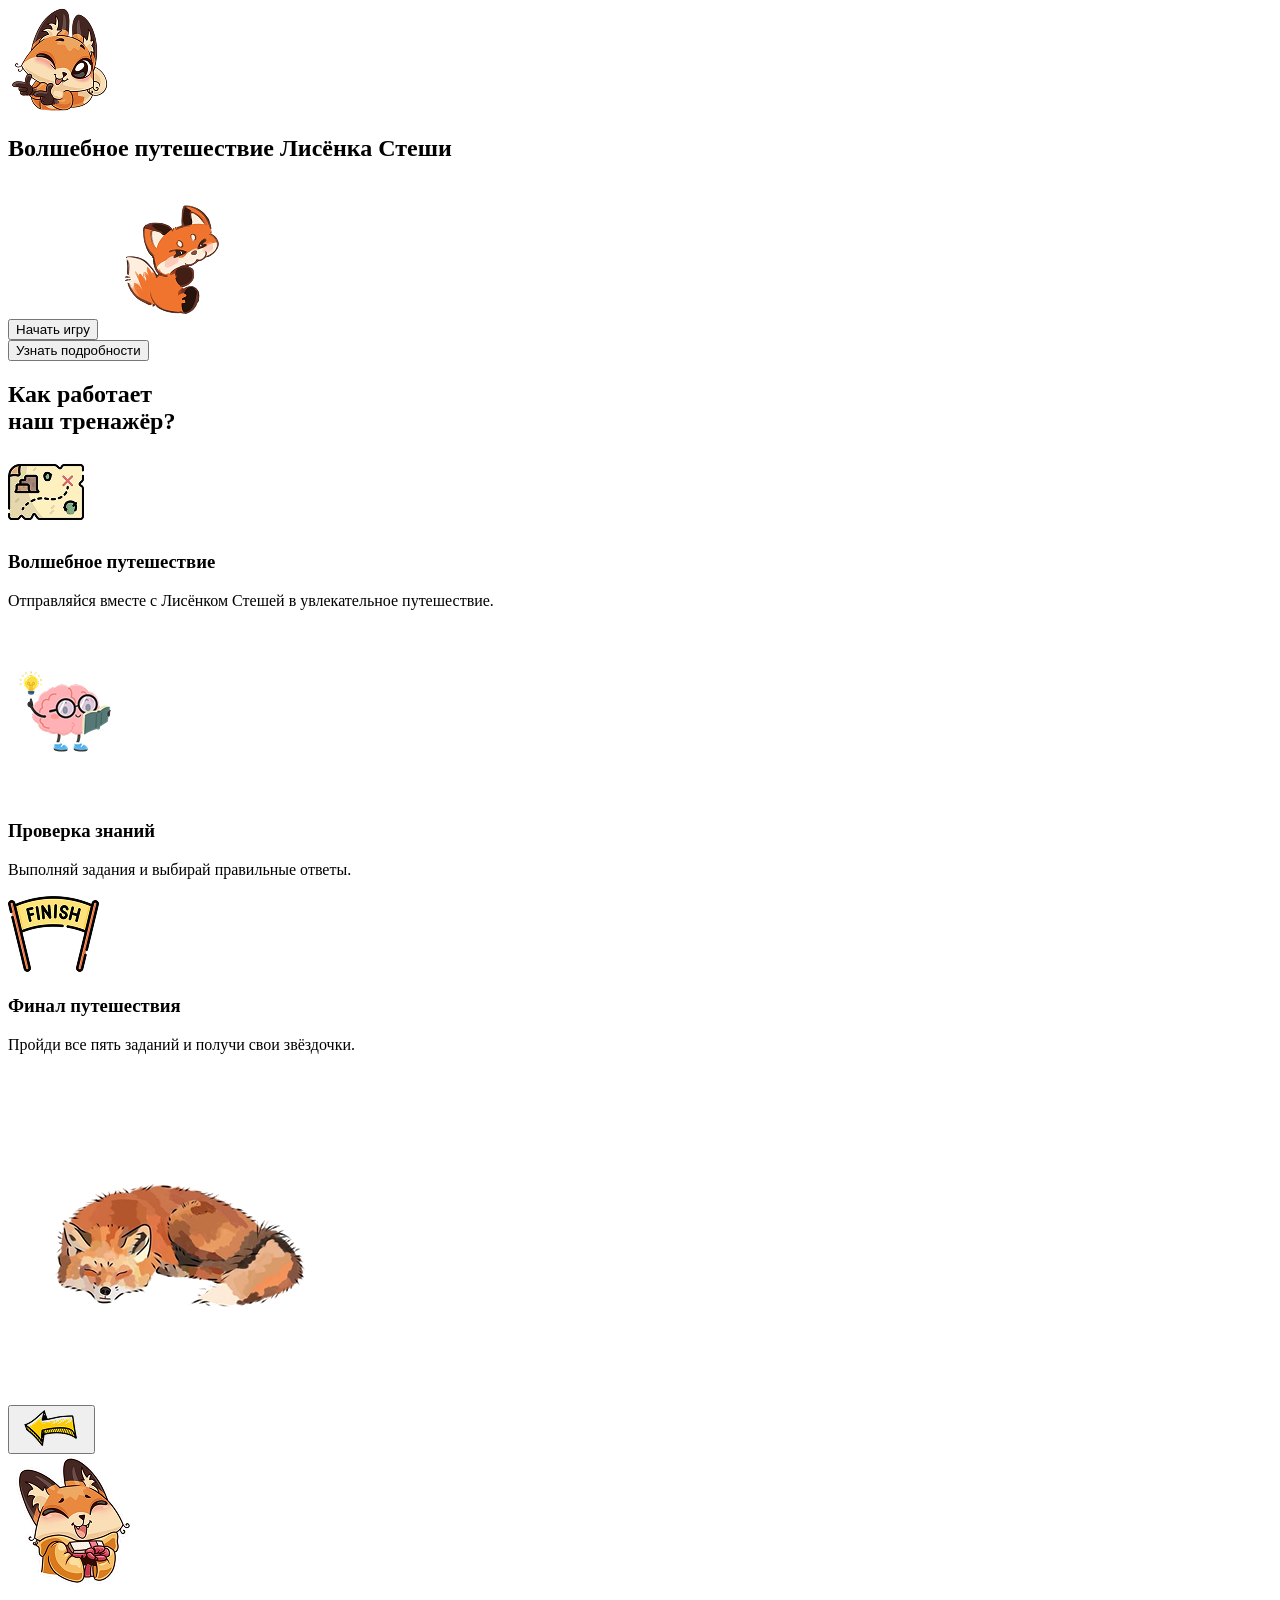
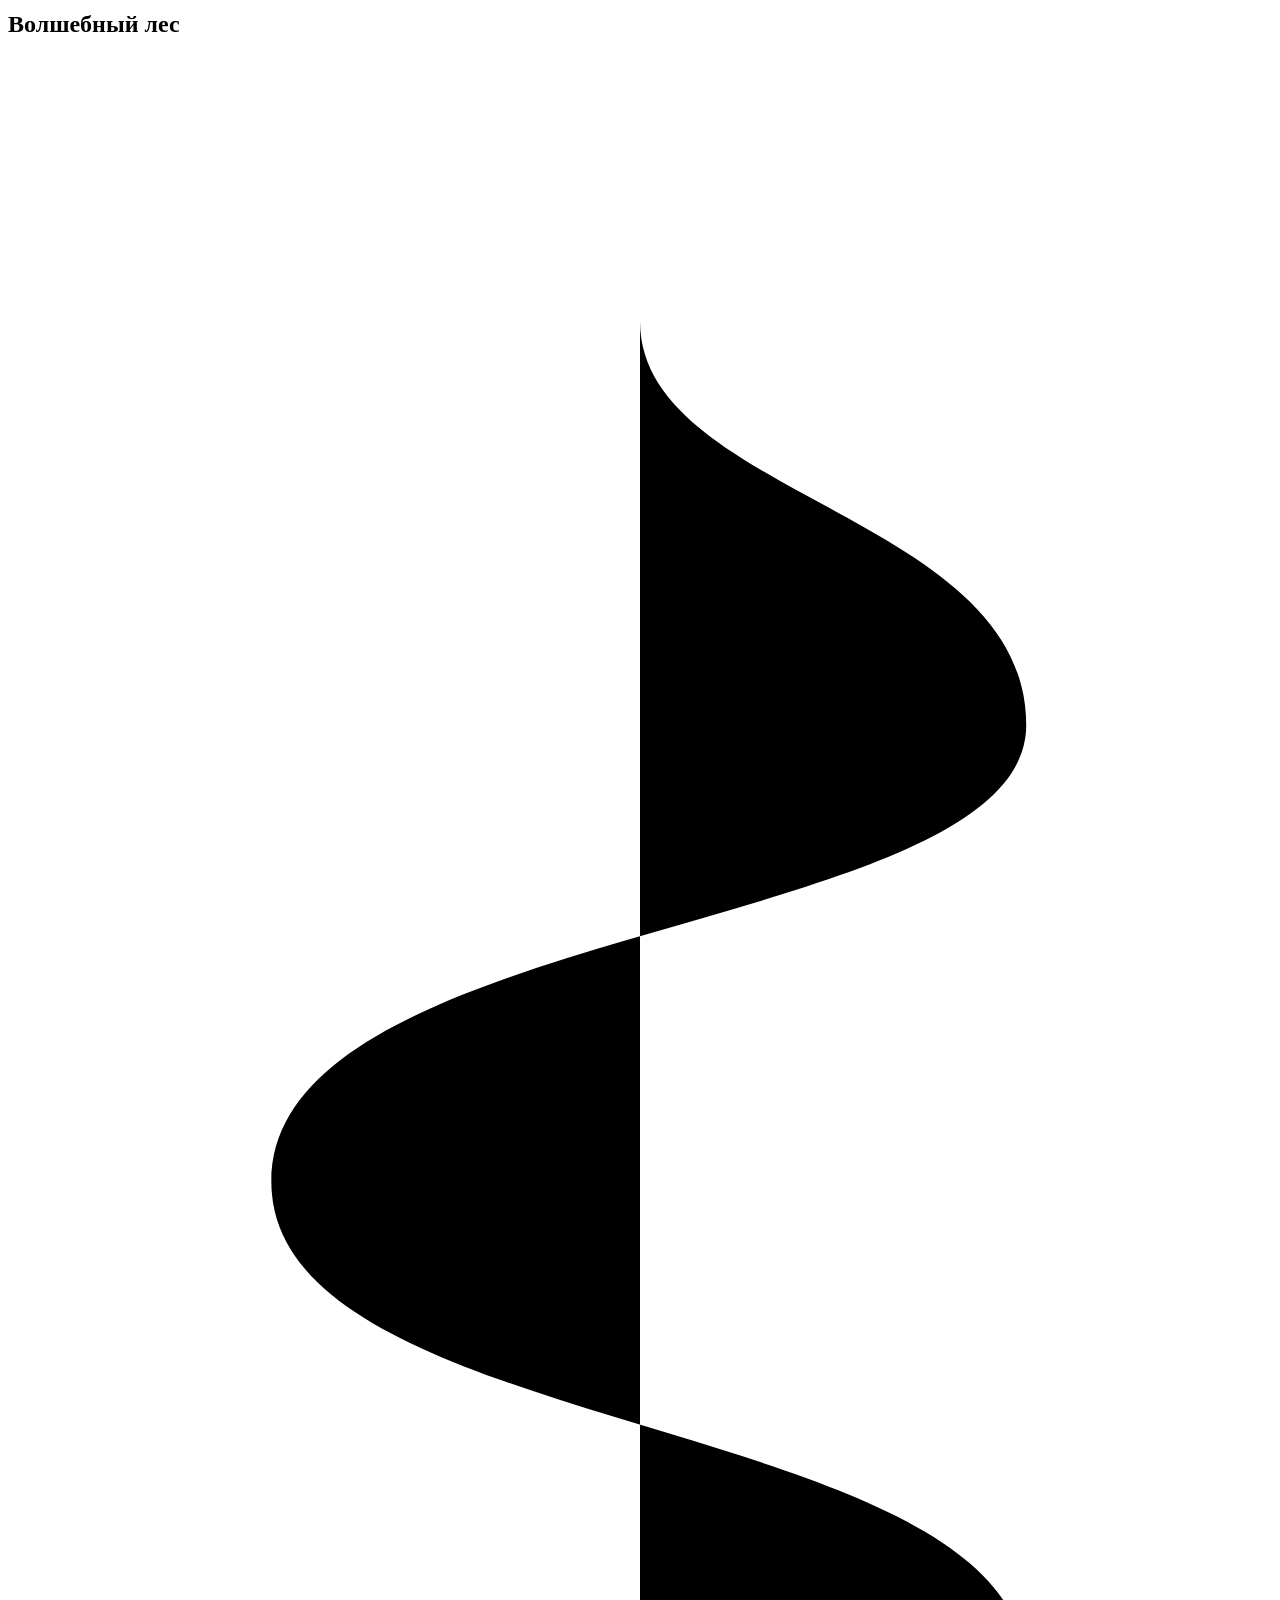
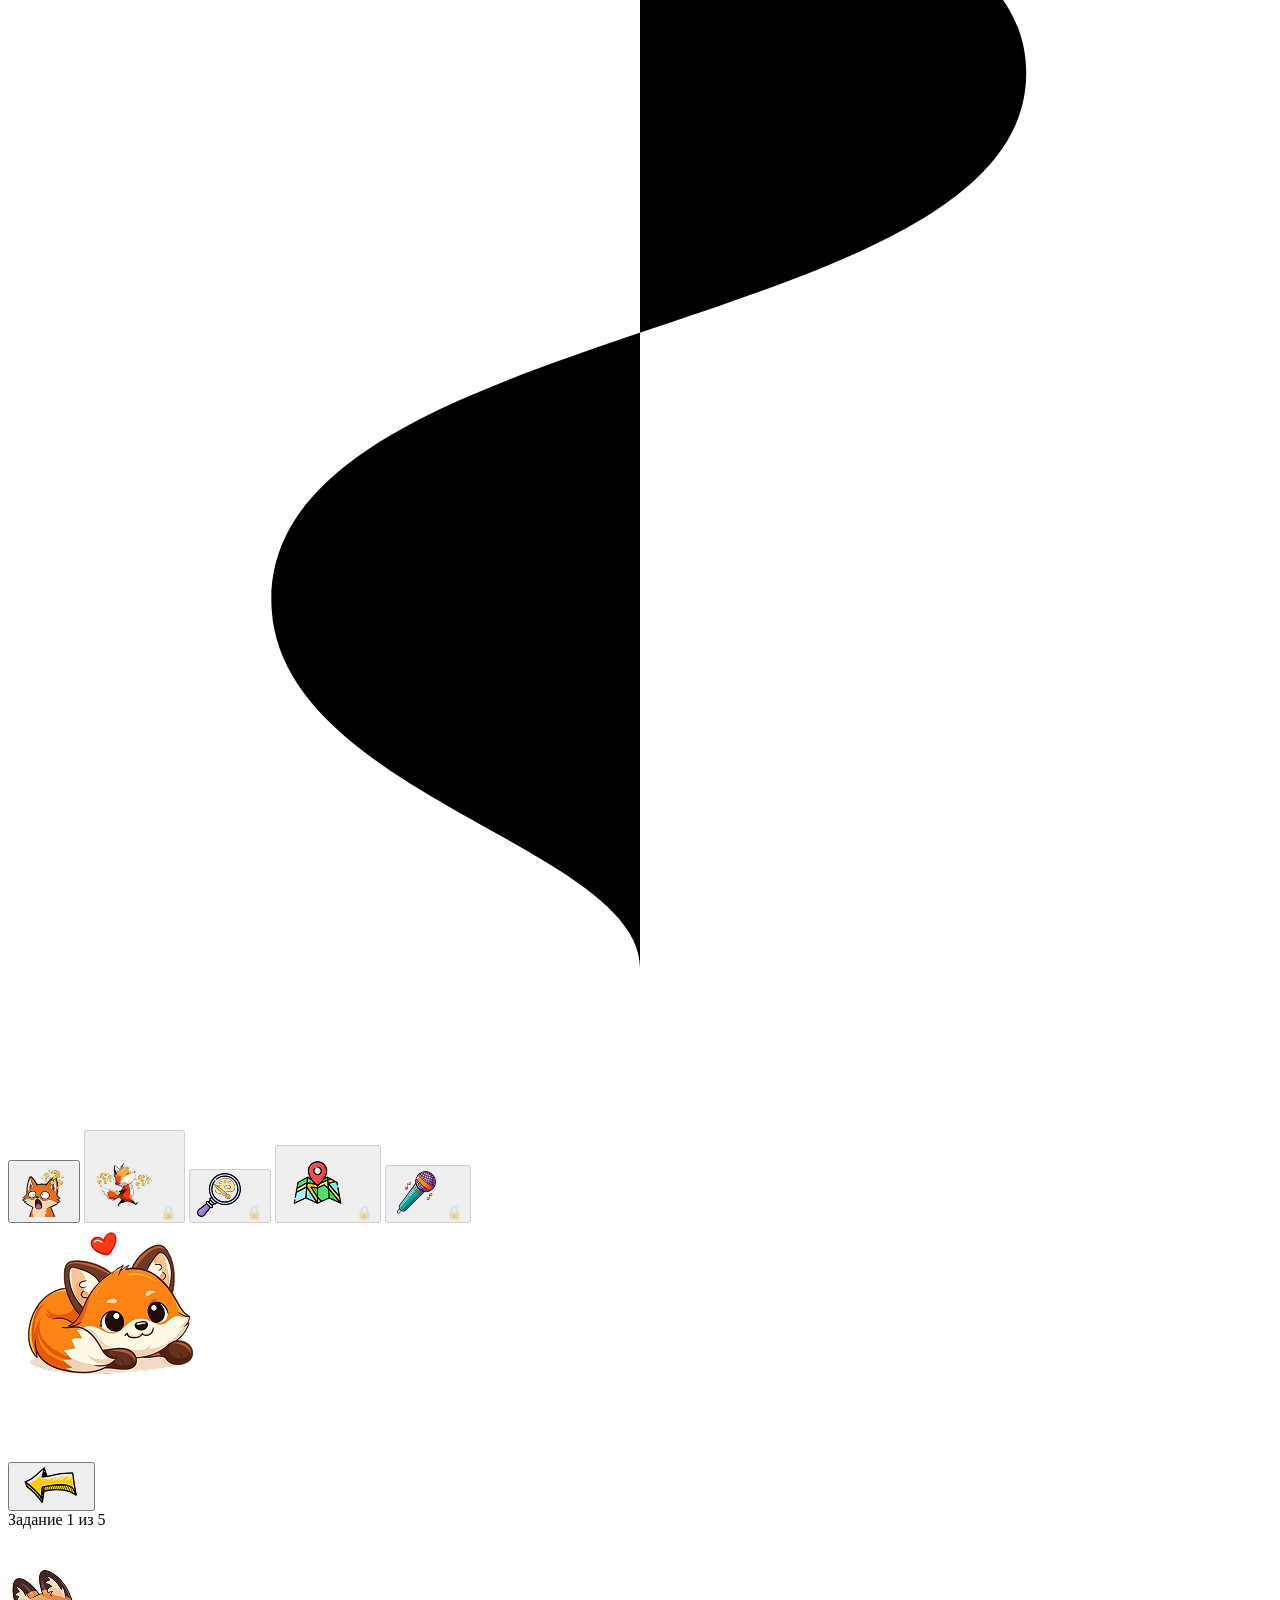
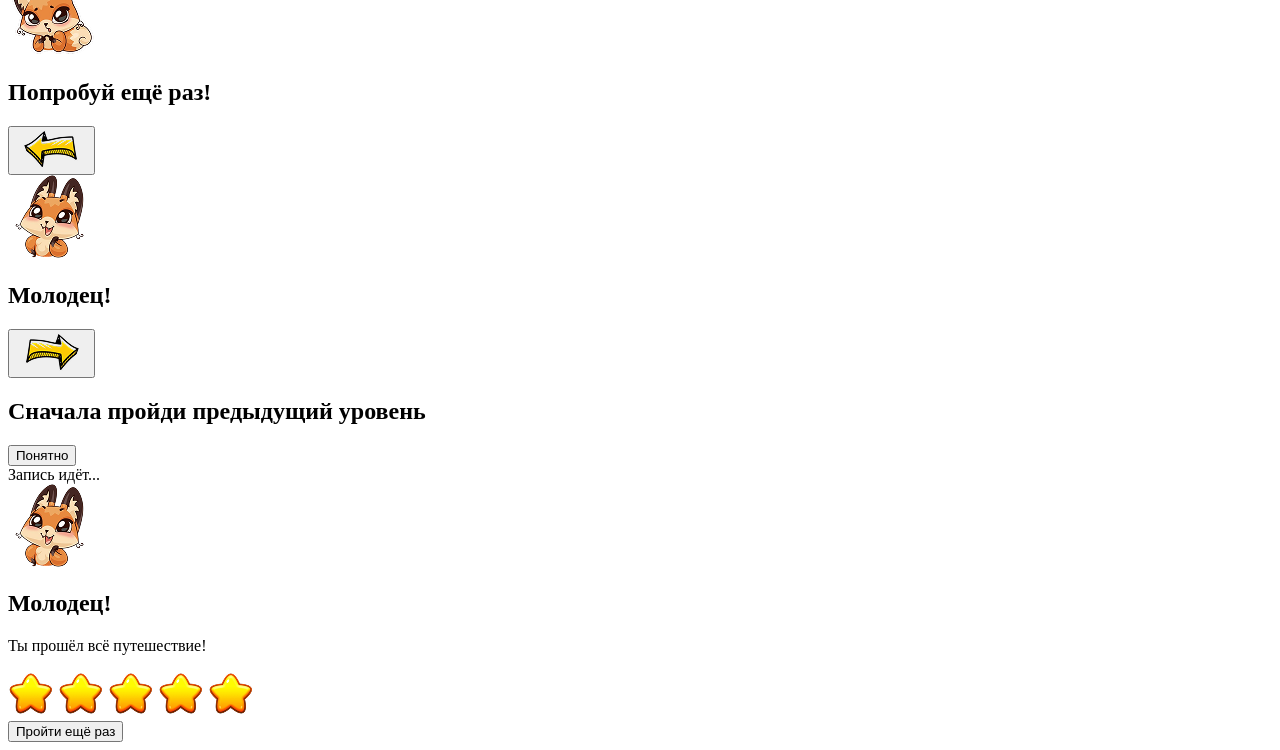
==== index.html @ 1c28da0e "Add files via upload" ====
<!DOCTYPE html>
<html lang="ru">

<head>
    <meta charset="UTF-8">

    <meta
        name="viewport"
        content="width=device-width, initial-scale=1.0"
    >

    <title>Волшебное путешествие Лисёнка Стеши</title>

    <link
        rel="stylesheet"
        href="styles.css"
    >
</head>

<body>

<main id="app">

    <!-- =====================================================
         ГЛАВНЫЙ ЭКРАН
    ====================================================== -->

    <section
        id="home-screen"
        class="screen home-screen"
    >

        <div class="home-content">

            <div class="home-logo">

                <img
                    src="/assets/images/foxlogoicon.png.png"
                    alt="Лисёнок"
                >

                <h1>
                    <span>Волшебное путешествие</span>
                    <span>Лисёнка Стеши</span>
                </h1>

            </div>


            <!-- =================================================
                 ОБЩИЙ БЛОК КНОПОК
            ================================================== -->

            <div class="home-action-area">

                <div class="start-button-wrap">

                    <button
                        id="start-game-button"
                        class="play-btn"
                        type="button"
                    >
                        Начать игру
                    </button>

                    <img
                        class="fox-on-top"
                        src="/assets/images/foxwelcome.png.png"
                        alt="Лисёнок"
                    >

                </div>


                <button
                    id="details-button"
                    class="main-button secondary-button"
                    type="button"
                >
                    Узнать подробности
                </button>

            </div>

        </div>

    </section>


    <!-- =====================================================
         ПОДРОБНОСТИ
    ====================================================== -->

    <section
        id="details-section"
        class="screen details-section"
    >

        <div class="details-container">

            <h2>
                Как работает
                <br>
                наш тренажёр?
            </h2>


            <div class="details-cards">

                <article class="details-card">

                    <div class="details-icon">
                        <img
                            src="/assets/images/journeyicon.png.png"
                            alt=""
                        >
                    </div>

                    <div class="details-card-content">

                        <h3>
                            Волшебное путешествие
                        </h3>

                        <p>
                            Отправляйся вместе с Лисёнком Стешей
                            в увлекательное путешествие.
                        </p>

                    </div>

                </article>


                <article class="details-card">

                    <div class="details-icon">
                        <img
                            src="/assets/images/knowlegeicon.png.png"
                            alt=""
                        >
                    </div>

                    <div class="details-card-content">

                        <h3>
                            Проверка знаний
                        </h3>

                        <p>
                            Выполняй задания и выбирай
                            правильные ответы.
                        </p>

                    </div>

                </article>


                <article class="details-card">

                    <div class="details-icon">
                        <img
                            src="/assets/images/finishicon.png.png"
                            alt=""
                        >
                    </div>

                    <div class="details-card-content">

                        <h3>
                            Финал путешествия
                        </h3>

                        <p>
                            Пройди все пять заданий
                            и получи свои звёздочки.
                        </p>

                    </div>

                </article>

            </div>


            <div class="home-sleeping-fox2">

                <img
                    src="/assets/images/foxsleep.png.png"
                    alt="Спящий лисёнок"
                >

            </div>

        </div>

    </section>


    <!-- =====================================================
         ВОЛШЕБНЫЙ ЛЕС
    ====================================================== -->

    <section
        id="forest-screen"
        class="screen forest-screen hidden"
    >

        <div class="forest-content">

            <button
                id="forest-back-button"
                class="forest-back-button"
                type="button"
                aria-label="Вернуться на главный экран"
            >
                <img
                    src="/assets/images/arrow.png.png"
                    alt="Назад"
                >
            </button>


            <div class="forest-title">

                <img
                    src="/assets/images/forestfox.png.png"
                    alt="Лисёнок"
                >

                <h2>
                    Волшебный лес
                </h2>

            </div>


            <!-- =================================================
                 ДОРОЖКА УРОВНЕЙ
            ================================================== -->

            <div class="level-path">

                <svg
                    class="path-svg"
                    viewBox="0 0 360 760"
                    preserveAspectRatio="none"
                    aria-hidden="true"
                >
                    <path
                        d="M180 75
                           C180 125 290 130 290 190
                           C290 250 75 245 75 320
                           C75 395 290 385 290 460
                           C290 535 75 530 75 610
                           C75 665 180 680 180 715"
                    />
                </svg>


                <!-- УРОВЕНЬ 1 -->

                <button
                    id="level-1-button"
                    class="level-button level-1"
                    data-level="1"
                    type="button"
                >

                    <img
                        src="/assets/images/questionicon.png.png"
                        alt="Уровень 1"
                    >

                </button>


                <!-- УРОВЕНЬ 2 -->

                <button
                    id="level-2-button"
                    class="level-button locked level-2"
                    data-level="2"
                    type="button"
                    disabled
                >

                    <img
                        src="/assets/images/runnericon.png.png"
                        alt="Уровень 2"
                    >

                    <span class="lock-overlay">
                        🔒
                    </span>

                </button>


                <!-- УРОВЕНЬ 3 -->

                <button
                    id="level-3-button"
                    class="level-button locked level-3"
                    data-level="3"
                    type="button"
                    disabled
                >

                    <img
                        src="/assets/images/searchicon.png.png"
                        alt="Уровень 3"
                    >

                    <span class="lock-overlay">
                        🔒
                    </span>

                </button>


                <!-- УРОВЕНЬ 4 -->

                <button
                    id="level-4-button"
                    class="level-button locked level-4"
                    data-level="4"
                    type="button"
                    disabled
                >

                    <img
                        src="/assets/images/mapicon.png.png"
                        alt="Уровень 4"
                    >

                    <span class="lock-overlay">
                        🔒
                    </span>

                </button>


                <!-- УРОВЕНЬ 5 -->

                <button
                    id="level-5-button"
                    class="level-button locked level-5"
                    data-level="5"
                    type="button"
                    disabled
                >

                    <img
                        src="/assets/images/microphoneicon.png.png"
                        alt="Уровень 5"
                    >

                    <span class="lock-overlay">
                        🔒
                    </span>

                </button>

            </div>


            <img
                class="forest-bottom-fox"
                src="/assets/images/foxforest.png.png"
                alt=""
            >

        </div>

    </section>


    <!-- =====================================================
         ИГРОВОЙ ЭКРАН
    ====================================================== -->

    <section
        id="game-screen"
        class="screen game-screen hidden"
    >

        <header class="game-header">

            <button
                id="game-back-button"
                class="back-button"
                type="button"
                aria-label="Назад"
            >

                <img
                    src="/assets/images/arrow.png.png"
                    alt="Назад"
                >

            </button>


            <div class="task-counter">

                Задание
                <span id="task-number">1</span>
                из 5

            </div>

        </header>


        <div
            id="task-content"
            class="task-content"
        >

            <div class="task-image-wrapper">

                <img
                    id="task-image"
                    class="task-image"
                    src=""
                    alt=""
                >

            </div>


            <h2
                id="task-title"
                class="task-title"
            ></h2>


            <div
                id="answers"
                class="answers"
            ></div>

        </div>

    </section>


    <!-- =====================================================
         ПОПРОБУЙ ЕЩЁ РАЗ
    ====================================================== -->

    <div
        id="retry-modal"
        class="modal hidden"
    >

        <div class="modal-overlay"></div>

        <div class="modal-card retry-card">

            <img
                class="modal-fox"
                src="/assets/images/foxoff.png.png"
                alt=""
            >

            <h2>
                Попробуй ещё раз!
            </h2>

            <button
                id="retry-back-button"
                class="modal-arrow-button"
                type="button"
            >

                <img
                    src="/assets/images/arrow.png.png"
                    alt="Назад"
                >

            </button>

        </div>

    </div>


    <!-- =====================================================
         МОЛОДЕЦ
    ====================================================== -->

    <div
        id="success-modal"
        class="modal hidden"
    >

        <div class="modal-overlay"></div>

        <div class="modal-card success-card">

            <img
                class="modal-fox"
                src="/assets/images/fooxmodal.png.png"
                alt=""
            >

            <h2>
                Молодец!
            </h2>

            <div
                id="success-stars"
                class="success-stars"
            ></div>

            <button
                id="success-next-button"
                class="modal-arrow-button"
                type="button"
            >

                <img
                    src="/assets/images/arrow1.png.png"
                    alt="Дальше"
                >

            </button>

        </div>

    </div>


    <!-- =====================================================
         ЗАБЛОКИРОВАННЫЙ УРОВЕНЬ
    ====================================================== -->

    <div
        id="locked-modal"
        class="modal hidden"
    >

        <div class="modal-overlay"></div>

        <div class="simple-modal-card">

            <h2>
                Сначала пройди
                предыдущий уровень
            </h2>

            <button
                id="locked-close-button"
                class="simple-modal-button"
                type="button"
            >
                Понятно
            </button>

        </div>

    </div>


    <!-- =====================================================
         СТАТУС ЗАПИСИ
    ====================================================== -->

    <div
        id="voice-status"
        class="voice-status hidden"
    >
        Запись идёт...
    </div>


    <!-- =====================================================
         ФИНАЛ
    ====================================================== -->

    <div
        id="final-modal"
        class="modal hidden"
    >

        <div class="modal-overlay"></div>

        <div class="modal-card final-card">

            <img
                class="modal-fox"
                src="/assets/images/fooxmodal.png.png"
                alt=""
            >

            <h2>
                Молодец!
            </h2>

            <p>
                Ты прошёл всё путешествие!
            </p>


            <div class="final-stars">

                <img
                    src="/assets/images/star.png.png"
                    alt="Звезда"
                >

                <img
                    src="/assets/images/star.png.png"
                    alt="Звезда"
                >

                <img
                    src="/assets/images/star.png.png"
                    alt="Звезда"
                >

                <img
                    src="/assets/images/star.png.png"
                    alt="Звезда"
                >

                <img
                    src="/assets/images/star.png.png"
                    alt="Звезда"
                >

            </div>


            <button
                id="restart-button"
                class="restart-button"
                type="button"
            >
                Пройти ещё раз
            </button>

        </div>

    </div>

</main>


<script src="script.js"></script>

</body>
</html>
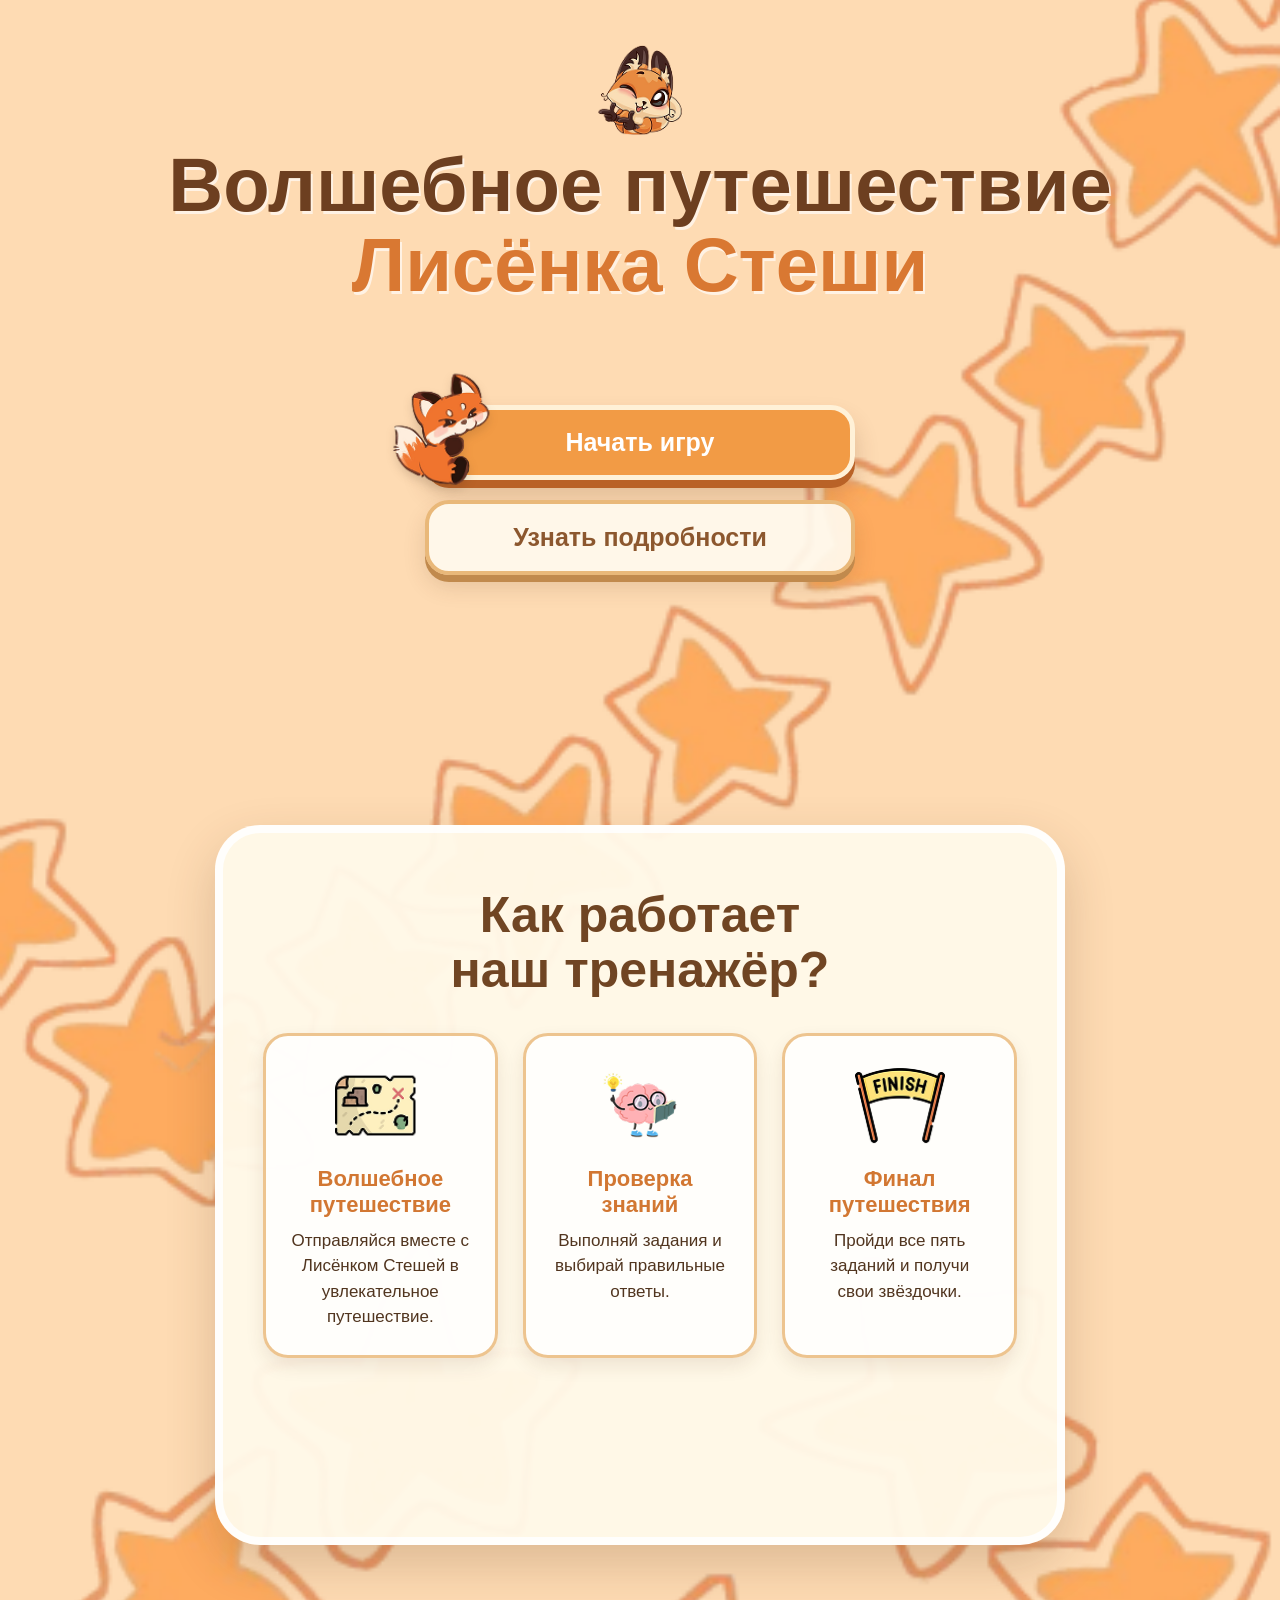
==== commit e1d3b0ef: "Add files via upload" ====
--- a/index.html
+++ b/index.html
@@ -1,486 +1,272 @@
 <!DOCTYPE html>
 <html lang="ru">
-
 <head>
     <meta charset="UTF-8">
-
-    <meta
-        name="viewport"
-        content="width=device-width, initial-scale=1.0"
-    >
+    <meta name="viewport" content="width=device-width, initial-scale=1.0">
 
     <title>Волшебное путешествие Лисёнка Стеши</title>
 
-    <link
-        rel="stylesheet"
-        href="styles.css"
-    >
+    <!-- ВАЖНО: файл называется style.css -->
+    <link rel="stylesheet" href="style.css">
 </head>
 
 <body>
 
-<main id="app">
-
-    <!-- =====================================================
+    <!-- =========================
          ГЛАВНЫЙ ЭКРАН
-    ====================================================== -->
-
-    <section
-        id="home-screen"
-        class="screen home-screen"
-    >
-
-        <div class="home-content">
-
-            <div class="home-logo">
-
+    ========================== -->
+    <main id="home-screen" class="screen home-screen">
+
+        <img
+            class="home-logo"
+            src="assets/images/foxlogoicon.png"
+            alt="Лисёнок Стеша"
+        >
+
+        <h1>
+            Волшебное путешествие<br>
+            <span>Лисёнка Стеши</span>
+        </h1>
+
+        <div class="home-buttons">
+
+            <button id="start-game-button" class="main-button start-button">
                 <img
-                    src="/assets/images/foxlogoicon.png.png"
-                    alt="Лисёнок"
-                >
-
-                <h1>
-                    <span>Волшебное путешествие</span>
-                    <span>Лисёнка Стеши</span>
-                </h1>
-
-            </div>
-
-
-            <!-- =================================================
-                 ОБЩИЙ БЛОК КНОПОК
-            ================================================== -->
-
-            <div class="home-action-area">
-
-                <div class="start-button-wrap">
-
-                    <button
-                        id="start-game-button"
-                        class="play-btn"
-                        type="button"
+                    class="button-fox"
+                    src="assets/images/foxwelcome.png"
+                    alt=""
+                >
+                <span>Начать игру</span>
+            </button>
+
+            <button id="details-button" class="main-button details-button">
+                Узнать подробности
+            </button>
+
+        </div>
+
+        <!-- Информация на главном экране -->
+        <section id="details-section" class="details-section">
+
+            <h2>Как работает<br>наш тренажёр?</h2>
+
+            <div class="info-cards">
+
+                <article class="info-card">
+                    <img
+                        src="assets/images/journeyicon.png"
+                        alt=""
                     >
-                        Начать игру
-                    </button>
-
+                    <h3>Волшебное путешествие</h3>
+                    <p>
+                        Отправляйся вместе с Лисёнком Стешей
+                        в увлекательное путешествие.
+                    </p>
+                </article>
+
+                <article class="info-card">
                     <img
-                        class="fox-on-top"
-                        src="/assets/images/foxwelcome.png.png"
-                        alt="Лисёнок"
+                    class="knowlege-icon"
+                        src="/assets/images/knowlegeicon.png"
+                        alt=""
                     >
-
-                </div>
-
-
-                <button
-                    id="details-button"
-                    class="main-button secondary-button"
-                    type="button"
-                >
-                    Узнать подробности
-                </button>
-
-            </div>
-
-        </div>
-
-    </section>
-
-
-    <!-- =====================================================
-         ПОДРОБНОСТИ
-    ====================================================== -->
-
-    <section
-        id="details-section"
-        class="screen details-section"
-    >
-
-        <div class="details-container">
-
-            <h2>
-                Как работает
-                <br>
-                наш тренажёр?
-            </h2>
-
-
-            <div class="details-cards">
-
-                <article class="details-card">
-
-                    <div class="details-icon">
-                        <img
-                            src="/assets/images/journeyicon.png.png"
-                            alt=""
-                        >
-                    </div>
-
-                    <div class="details-card-content">
-
-                        <h3>
-                            Волшебное путешествие
-                        </h3>
-
-                        <p>
-                            Отправляйся вместе с Лисёнком Стешей
-                            в увлекательное путешествие.
-                        </p>
-
-                    </div>
-
+                    <h3>Проверка знаний</h3>
+                    <p>
+                        Выполняй задания и выбирай
+                        правильные ответы.
+                    </p>
                 </article>
 
-
-                <article class="details-card">
-
-                    <div class="details-icon">
-                        <img
-                            src="/assets/images/knowlegeicon.png.png"
-                            alt=""
-                        >
-                    </div>
-
-                    <div class="details-card-content">
-
-                        <h3>
-                            Проверка знаний
-                        </h3>
-
-                        <p>
-                            Выполняй задания и выбирай
-                            правильные ответы.
-                        </p>
-
-                    </div>
-
+                <article class="info-card">
+                    <img
+                        src="assets/images/finishicon.png"
+                        alt=""
+                    >
+                    <h3>Финал путешествия</h3>
+                    <p>
+                        Пройди все пять заданий
+                        и получи свои звёздочки.
+                    </p>
                 </article>
 
-
-                <article class="details-card">
-
-                    <div class="details-icon">
-                        <img
-                            src="/assets/images/finishicon.png.png"
-                            alt=""
-                        >
-                    </div>
-
-                    <div class="details-card-content">
-
-                        <h3>
-                            Финал путешествия
-                        </h3>
-
-                        <p>
-                            Пройди все пять заданий
-                            и получи свои звёздочки.
-                        </p>
-
-                    </div>
-
-                </article>
-
-            </div>
-
-
-            <div class="home-sleeping-fox2">
-
-                <img
-                    src="/assets/images/foxsleep.png.png"
-                    alt="Спящий лисёнок"
-                >
-
-            </div>
-
-        </div>
-
-    </section>
-
-
-    <!-- =====================================================
-         ВОЛШЕБНЫЙ ЛЕС
-    ====================================================== -->
-
-    <section
-        id="forest-screen"
-        class="screen forest-screen hidden"
-    >
+            </div>
+
+        </section>
+
+    </main>
+
+
+    <!-- =========================
+         ЭКРАН ВОЛШЕБНОГО ЛЕСА
+    ========================== -->
+    <main id="forest-screen" class="screen forest-screen hidden">
+
+        <button
+            id="forest-back-button"
+            class="back-button"
+            type="button"
+            aria-label="Вернуться назад"
+        >
+            <img src="assets/images/back.png" alt="">
+        </button>
 
         <div class="forest-content">
 
-            <button
-                id="forest-back-button"
-                class="forest-back-button"
-                type="button"
-                aria-label="Вернуться на главный экран"
-            >
-                <img
-                    src="/assets/images/arrow.png.png"
-                    alt="Назад"
-                >
-            </button>
-
-
-            <div class="forest-title">
-
-                <img
-                    src="/assets/images/forestfox.png.png"
-                    alt="Лисёнок"
-                >
-
-                <h2>
-                    Волшебный лес
-                </h2>
-
-            </div>
-
-
-            <!-- =================================================
-                 ДОРОЖКА УРОВНЕЙ
-            ================================================== -->
-
-            <div class="level-path">
-
-                <svg
-                    class="path-svg"
-                    viewBox="0 0 360 760"
-                    preserveAspectRatio="none"
-                    aria-hidden="true"
-                >
-                    <path
-                        d="M180 75
-                           C180 125 290 130 290 190
-                           C290 250 75 245 75 320
-                           C75 395 290 385 290 460
-                           C290 535 75 530 75 610
-                           C75 665 180 680 180 715"
-                    />
-                </svg>
-
-
-                <!-- УРОВЕНЬ 1 -->
-
-                <button
-                    id="level-1-button"
+            <img
+                class="forest-fox"
+                src="assets/images/forestfox.png"
+                alt="Лисёнок в лесу"
+            >
+
+            <h1>Волшебный лес</h1>
+
+            <p class="forest-subtitle">
+                Пройди задания по порядку
+                и помоги Стеше добраться до конца!
+            </p>
+
+            <div class="levels">
+
+                <button
                     class="level-button level-1"
                     data-level="1"
                     type="button"
                 >
-
-                    <img
-                        src="/assets/images/questionicon.png.png"
-                        alt="Уровень 1"
-                    >
-
-                </button>
-
-
-                <!-- УРОВЕНЬ 2 -->
-
-                <button
-                    id="level-2-button"
+                    <span class="level-number">1</span>
+                    <span class="level-text">Первое задание</span>
+                    <span class="level-lock">🔓</span>
+                </button>
+
+                <button
                     class="level-button locked level-2"
                     data-level="2"
                     type="button"
-                    disabled
-                >
-
-                    <img
-                        src="/assets/images/runnericon.png.png"
-                        alt="Уровень 2"
-                    >
-
-                    <span class="lock-overlay">
-                        🔒
-                    </span>
-
-                </button>
-
-
-                <!-- УРОВЕНЬ 3 -->
-
-                <button
-                    id="level-3-button"
+                    aria-disabled="true"
+                >
+                    <span class="level-number">2</span>
+                    <span class="level-text">Второе задание</span>
+                    <span class="level-lock">🔒</span>
+                </button>
+
+                <button
                     class="level-button locked level-3"
                     data-level="3"
                     type="button"
-                    disabled
-                >
-
-                    <img
-                        src="/assets/images/searchicon.png.png"
-                        alt="Уровень 3"
-                    >
-
-                    <span class="lock-overlay">
-                        🔒
-                    </span>
-
-                </button>
-
-
-                <!-- УРОВЕНЬ 4 -->
-
-                <button
-                    id="level-4-button"
+                    aria-disabled="true"
+                >
+                    <span class="level-number">3</span>
+                    <span class="level-text">Третье задание</span>
+                    <span class="level-lock">🔒</span>
+                </button>
+
+                <button
                     class="level-button locked level-4"
                     data-level="4"
                     type="button"
-                    disabled
-                >
-
-                    <img
-                        src="/assets/images/mapicon.png.png"
-                        alt="Уровень 4"
-                    >
-
-                    <span class="lock-overlay">
-                        🔒
-                    </span>
-
-                </button>
-
-
-                <!-- УРОВЕНЬ 5 -->
-
-                <button
-                    id="level-5-button"
+                    aria-disabled="true"
+                >
+                    <span class="level-number">4</span>
+                    <span class="level-text">Четвёртое задание</span>
+                    <span class="level-lock">🔒</span>
+                </button>
+
+                <button
                     class="level-button locked level-5"
                     data-level="5"
                     type="button"
-                    disabled
-                >
-
-                    <img
-                        src="/assets/images/microphoneicon.png.png"
-                        alt="Уровень 5"
-                    >
-
-                    <span class="lock-overlay">
-                        🔒
-                    </span>
-
-                </button>
-
-            </div>
-
-
-            <img
-                class="forest-bottom-fox"
-                src="/assets/images/foxforest.png.png"
-                alt=""
-            >
-
-        </div>
-
-    </section>
-
-
-    <!-- =====================================================
-         ИГРОВОЙ ЭКРАН
-    ====================================================== -->
-
-    <section
-        id="game-screen"
-        class="screen game-screen hidden"
-    >
-
-        <header class="game-header">
-
-            <button
-                id="game-back-button"
-                class="back-button"
-                type="button"
-                aria-label="Назад"
-            >
-
-                <img
-                    src="/assets/images/arrow.png.png"
-                    alt="Назад"
-                >
-
-            </button>
-
-
-            <div class="task-counter">
-
-                Задание
-                <span id="task-number">1</span>
-                из 5
-
-            </div>
-
-        </header>
-
+                    aria-disabled="true"
+                >
+                    <span class="level-number">5</span>
+                    <span class="level-text">Финальное задание</span>
+                    <span class="level-lock">🔒</span>
+                </button>
+
+            </div>
+
+        </div>
+
+    </main>
+
+
+    <!-- =========================
+         ЭКРАН ЗАДАНИЯ
+    ========================== -->
+    <main id="game-screen" class="screen game-screen hidden">
+
+        <button
+            id="game-back-button"
+            class="back-button"
+            type="button"
+            aria-label="Вернуться к уровням"
+        >
+            <img src="assets/images/back.png" alt="">
+        </button>
 
         <div
-            id="task-content"
-            class="task-content"
+            id="task-card"
+            class="task-card"
         >
 
-            <div class="task-image-wrapper">
-
+            <div class="task-top">
+                <div class="task-number">
+                    Задание <span id="task-number">1</span> из 5
+                </div>
+            </div>
+
+            <h2 id="task-title">Что это?</h2>
+
+            <div class="task-picture">
                 <img
                     id="task-image"
-                    class="task-image"
-                    src=""
+                    src="assets/images/mandarin.png"
                     alt=""
                 >
-
-            </div>
-
-
-            <h2
-                id="task-title"
-                class="task-title"
-            ></h2>
-
-
-            <div
-                id="answers"
-                class="answers"
-            ></div>
-
-        </div>
-
-    </section>
-
-
-    <!-- =====================================================
-         ПОПРОБУЙ ЕЩЁ РАЗ
-    ====================================================== -->
-
-    <div
-        id="retry-modal"
-        class="modal hidden"
-    >
-
-        <div class="modal-overlay"></div>
-
-        <div class="modal-card retry-card">
+            </div>
+
+            <div id="answers" class="answers"></div>
+
+            <div id="voice-area" class="voice-area hidden"></div>
+
+        </div>
+
+    </main>
+
+
+    <!-- =========================
+         МОДАЛКА: НЕПРАВИЛЬНЫЙ ОТВЕТ
+    ========================== -->
+    <div id="retry-modal" class="modal hidden">
+
+        <div class="modal-window retry-window">
+
+            <button
+                class="modal-close"
+                data-close-modal
+                type="button"
+                aria-label="Закрыть"
+            >
+                ×
+            </button>
 
             <img
                 class="modal-fox"
-                src="/assets/images/foxoff.png.png"
-                alt=""
-            >
-
-            <h2>
-                Попробуй ещё раз!
-            </h2>
+                src="assets/images/foxoff.png"
+                alt="Лисёнок"
+            >
+
+            <h2>Попробуй ещё раз!</h2>
+
+            <p>
+                Ничего страшного.<br>
+                У тебя обязательно получится!
+            </p>
 
             <button
                 id="retry-back-button"
-                class="modal-arrow-button"
-                type="button"
-            >
-
-                <img
-                    src="/assets/images/arrow.png.png"
-                    alt="Назад"
-                >
-
+                class="modal-button secondary-modal-button"
+                type="button"
+            >
+                Вернуться к заданию
             </button>
 
         </div>
@@ -488,45 +274,34 @@
     </div>
 
 
-    <!-- =====================================================
-         МОЛОДЕЦ
-    ====================================================== -->
-
-    <div
-        id="success-modal"
-        class="modal hidden"
-    >
-
-        <div class="modal-overlay"></div>
-
-        <div class="modal-card success-card">
+    <!-- =========================
+         МОДАЛКА: ПРАВИЛЬНЫЙ ОТВЕТ
+    ========================== -->
+    <div id="success-modal" class="modal hidden">
+
+        <div class="modal-window success-window">
 
             <img
                 class="modal-fox"
-                src="/assets/images/fooxmodal.png.png"
-                alt=""
-            >
-
-            <h2>
-                Молодец!
-            </h2>
-
-            <div
-                id="success-stars"
-                class="success-stars"
-            ></div>
+                src="assets/images/fooxmodal.png"
+                alt="Лисёнок"
+            >
+
+            <h2>Молодец!</h2>
+
+            <p>
+                Ты правильно выполнил задание!
+            </p>
+
+            <div id="success-stars" class="success-stars"></div>
 
             <button
                 id="success-next-button"
-                class="modal-arrow-button"
-                type="button"
-            >
-
-                <img
-                    src="/assets/images/arrow1.png.png"
-                    alt="Дальше"
-                >
-
+                class="modal-button next-modal-button"
+                type="button"
+            >
+                Следующее задание
+                <span>→</span>
             </button>
 
         </div>
@@ -534,27 +309,37 @@
     </div>
 
 
-    <!-- =====================================================
-         ЗАБЛОКИРОВАННЫЙ УРОВЕНЬ
-    ====================================================== -->
-
-    <div
-        id="locked-modal"
-        class="modal hidden"
-    >
-
-        <div class="modal-overlay"></div>
-
-        <div class="simple-modal-card">
-
-            <h2>
-                Сначала пройди
-                предыдущий уровень
-            </h2>
+    <!-- =========================
+         МОДАЛКА: УРОВЕНЬ ЗАКРЫТ
+    ========================== -->
+    <div id="locked-modal" class="modal hidden">
+
+        <div class="modal-window locked-window">
+
+            <button
+                class="modal-close"
+                data-close-modal
+                type="button"
+                aria-label="Закрыть"
+            >
+                ×
+            </button>
+
+            <img
+                class="modal-fox"
+                src="assets/images/foxoff.png"
+                alt="Лисёнок"
+            >
+
+            <h2>Этот уровень пока закрыт</h2>
+
+            <p>
+                Сначала пройди предыдущие задания.
+            </p>
 
             <button
                 id="locked-close-button"
-                class="simple-modal-button"
+                class="modal-button secondary-modal-button"
                 type="button"
             >
                 Понятно
@@ -565,92 +350,48 @@
     </div>
 
 
-    <!-- =====================================================
-         СТАТУС ЗАПИСИ
-    ====================================================== -->
-
-    <div
-        id="voice-status"
-        class="voice-status hidden"
-    >
-        Запись идёт...
+    <!-- =========================
+         ФИНАЛ
+    ========================== -->
+    <div id="final-modal" class="modal hidden">
+
+        <div class="modal-window final-window">
+
+            <img
+                class="modal-fox"
+                src="assets/images/fooxmodal.png"
+                alt="Лисёнок"
+            >
+
+            <h2>Путешествие завершено!</h2>
+
+            <p>
+                Ты прошёл все пять заданий
+                вместе с Лисёнком Стешей!
+            </p>
+
+            <div class="final-stars">
+                <img src="assets/images/star.png" alt="">
+                <img src="assets/images/star.png" alt="">
+                <img src="assets/images/star.png" alt="">
+                <img src="assets/images/star.png" alt="">
+                <img src="assets/images/star.png" alt="">
+            </div>
+
+            <button
+                id="restart-button"
+                class="modal-button next-modal-button"
+                type="button"
+            >
+                Пройти ещё раз
+            </button>
+
+        </div>
+
     </div>
 
 
-    <!-- =====================================================
-         ФИНАЛ
-    ====================================================== -->
-
-    <div
-        id="final-modal"
-        class="modal hidden"
-    >
-
-        <div class="modal-overlay"></div>
-
-        <div class="modal-card final-card">
-
-            <img
-                class="modal-fox"
-                src="/assets/images/fooxmodal.png.png"
-                alt=""
-            >
-
-            <h2>
-                Молодец!
-            </h2>
-
-            <p>
-                Ты прошёл всё путешествие!
-            </p>
-
-
-            <div class="final-stars">
-
-                <img
-                    src="/assets/images/star.png.png"
-                    alt="Звезда"
-                >
-
-                <img
-                    src="/assets/images/star.png.png"
-                    alt="Звезда"
-                >
-
-                <img
-                    src="/assets/images/star.png.png"
-                    alt="Звезда"
-                >
-
-                <img
-                    src="/assets/images/star.png.png"
-                    alt="Звезда"
-                >
-
-                <img
-                    src="/assets/images/star.png.png"
-                    alt="Звезда"
-                >
-
-            </div>
-
-
-            <button
-                id="restart-button"
-                class="restart-button"
-                type="button"
-            >
-                Пройти ещё раз
-            </button>
-
-        </div>
-
-    </div>
-
-</main>
-
-
-<script src="script.js"></script>
+    <script src="script.js"></script>
 
 </body>
 </html>
--- a/style.css
+++ b/style.css
@@ -0,0 +1,1015 @@
+/* =========================================
+   ОСНОВНЫЕ НАСТРОЙКИ
+========================================= */
+
+* {
+    box-sizing: border-box;
+}
+
+html {
+    scroll-behavior: smooth;
+}
+
+body {
+    margin: 0;
+    min-height: 100vh;
+
+    font-family:
+        "Trebuchet MS",
+        "Arial Rounded MT Bold",
+        Arial,
+        sans-serif;
+
+    color: #51351f;
+    overflow-x: hidden;
+}
+
+button {
+    font-family: inherit;
+    cursor: pointer;
+}
+
+img {
+    max-width: 100%;
+    display: block;
+}
+
+.hidden {
+    display: none !important;
+}
+
+
+/* =========================================
+   ЭКРАНЫ
+========================================= */
+
+.screen {
+    min-height: 100vh;
+    width: 100%;
+    position: relative;
+}
+
+
+/* =========================================
+   ГЛАВНЫЙ ЭКРАН
+========================================= */
+
+.home-screen {
+    min-height: 100vh;
+    padding: 45px 25px 80px;
+
+    background-image:
+        url("assets/images/mainbackground.png");
+
+    background-size: cover;
+    background-position: center;
+    background-repeat: no-repeat;
+
+    text-align: center;
+}
+
+.home-logo {
+    width: 90px;
+    height: 90px;
+    object-fit: contain;
+    margin: 0 auto 10px;
+}
+
+.home-screen h1 {
+    margin: 0 auto;
+
+    font-size: clamp(38px, 6vw, 76px);
+    line-height: 1.05;
+    font-weight: 800;
+
+    color: #6d3f20;
+
+    text-shadow:
+        2px 3px 0 rgba(255, 255, 255, 0.65);
+}
+
+.home-screen h1 span {
+    color: #d97832;
+}
+
+
+/* =========================================
+   ЛИСЁНОК НА ГЛАВНОМ ЭКРАНЕ
+========================================= */
+
+.welcome-fox {
+    width: min(330px, 70vw);
+    margin: 15px auto 0;
+}
+
+.welcome-fox img {
+    width: 100%;
+    margin: auto;
+}
+
+
+/* =========================================
+   КНОПКИ ГЛАВНОГО ЭКРАНА
+========================================= */
+
+.home-buttons {
+    width: min(430px, 90vw);
+
+    margin: 100px auto 0;
+
+    display: flex;
+    flex-direction: column;
+    gap: 20px;
+}
+
+.main-button {
+    position: relative;
+
+    width: 100%;
+    min-height: 75px;
+
+    border: none;
+    border-radius: 24px;
+
+    padding: 18px 30px;
+
+    font-size: 25px;
+    font-weight: 800;
+
+    transition:
+        transform 0.2s ease,
+        box-shadow 0.2s ease;
+}
+
+.main-button:hover {
+    transform: translateY(-4px);
+}
+
+.main-button:active {
+    transform: translateY(0);
+}
+
+
+/* Начать игру */
+
+.start-button {
+    background: #f29b45;
+    color: white;
+
+    border: 5px solid #fff1d7;
+
+    box-shadow:
+        0 8px 0 #b96227,
+        0 15px 25px rgba(91, 52, 24, 0.2);
+
+    overflow: visible;
+}
+
+.start-button:hover {
+    box-shadow:
+        0 10px 0 #b96227,
+        0 18px 30px rgba(91, 52, 24, 0.25);
+}
+
+
+/*
+   Лисёнок теперь находится НЕ над кнопкой,
+   а частично перекрывает её край.
+   pointer-events:none означает,
+   что он не мешает нажатию.
+*/
+
+.button-fox {
+    position: absolute;
+
+    width: 155px;
+
+    left: -60px;
+    bottom: -30px;
+
+    z-index: 3;
+
+    pointer-events: none;
+
+    filter: drop-shadow(
+        0 5px 5px rgba(70, 40, 20, 0.15)
+    );
+}
+
+
+/* Подробности */
+
+.details-button {
+    background: rgba(255, 250, 238, 0.92);
+
+    color: #8c572e;
+
+    border: 4px solid #e9b879;
+
+    box-shadow:
+        0 7px 0 #c18a4d,
+        0 12px 22px rgba(91, 52, 24, 0.15);
+}
+
+.details-button:hover {
+    background: white;
+}
+
+
+/* =========================================
+   ПОДРОБНОСТИ
+========================================= */
+
+.details-section {
+    width: min(850px, 90%);
+    min-height: 720px;
+    margin: 250px auto 0;
+
+    padding: 55px 40px;
+
+    border-radius: 45px;
+
+    background: rgba(255, 249, 234, 0.96);
+    border: 8px solid rgba(255, 255, 255, 0.85);
+
+    box-shadow:
+        0 20px 50px rgba(83, 49, 26, 0.2);
+        position: relative;
+}
+
+.details-section h2 {
+    margin: 0 0 35px;
+
+    font-size: clamp(30px, 5vw, 50px);
+    line-height: 1.1;
+
+    color: #704523;
+}
+
+.info-cards {
+    display: grid;
+    grid-template-columns: repeat(3, 1fr);
+    gap: 25px;
+}
+
+.info-card {
+    padding: 25px;
+
+    border-radius: 25px;
+
+    background: rgba(255, 255, 255, 0.85);
+
+    border: 3px solid #edc48f;
+
+    box-shadow:
+        0 8px 18px rgba(84, 51, 25, 0.1);
+}
+.info-card img {
+    width: 90px;
+    height: 90px;
+
+    object-fit: contain;
+
+    margin: 0 auto 15px;
+}
+
+.info-card h3 {
+    margin: 0 0 10px;
+
+    color: #d27732;
+    font-size: 22px;
+}
+
+.info-card p {
+    margin: 0;
+
+    font-size: 17px;
+    line-height: 1.5;
+}
+
+
+/* =========================================
+   ЭКРАН ВОЛШЕБНОГО ЛЕСА
+========================================= */
+
+.forest-screen {
+    min-height: 100vh;
+
+    padding: 35px 25px 70px;
+
+    background-image:
+        url("assets/images/forestbackground.png");
+
+    background-size: cover;
+    background-position: center;
+    background-repeat: no-repeat;
+}
+
+.forest-content {
+    width: min(950px, 95%);
+    margin: 0 auto;
+
+    text-align: center;
+}
+
+.forest-fox {
+    width: min(250px, 55vw);
+
+    margin: 15px auto 0;
+
+    filter:
+        drop-shadow(
+            0 12px 12px rgba(40, 70, 35, 0.2)
+        );
+}
+
+.forest-content h1 {
+    margin: 10px 0 8px;
+
+    font-size: clamp(42px, 6vw, 68px);
+
+    color: #4c7136;
+
+    text-shadow:
+        2px 3px 0 rgba(255, 255, 255, 0.75);
+}
+
+.forest-subtitle {
+    max-width: 650px;
+
+    margin: 0 auto 40px;
+
+    font-size: 20px;
+    line-height: 1.5;
+
+    color: #4e5737;
+}
+
+
+/* =========================================
+   СТРЕЛКА НАЗАД
+========================================= */
+
+.back-button {
+    position: absolute;
+
+    top: 25px;
+    left: 25px;
+
+    width: 62px;
+    height: 62px;
+
+    padding: 12px;
+
+    border: none;
+    border-radius: 50%;
+
+    background: transparent;
+
+    box-shadow: none;
+
+    z-index: 20;
+
+    transition:
+        transform 0.2s ease,
+        background 0.2s ease;
+}
+
+.back-button img {
+    width: 100%;
+    height: 100%;
+
+    object-fit: contain;
+}
+
+.back-button:hover {
+    transform: scale(1.1);
+    background: rgba(255, 255, 255, 0.25);
+}
+
+
+/* =========================================
+   УРОВНИ
+========================================= */
+
+.levels {
+    width: min(720px, 95%);
+
+    margin: 0 auto;
+
+    display: flex;
+    flex-direction: column;
+
+    gap: 18px;
+}
+
+.level-button {
+    position: relative;
+
+    width: 100%;
+    min-height: 85px;
+
+    padding: 12px 25px;
+
+    display: flex;
+    align-items: center;
+    gap: 20px;
+
+    border: 4px solid #e4bd78;
+    border-radius: 30px;
+
+    background: rgba(255, 249, 229, 0.96);
+
+    color: #684422;
+
+    box-shadow:
+        0 7px 0 #bc8b4a,
+        0 10px 20px rgba(57, 79, 40, 0.15);
+
+    transition:
+        transform 0.2s ease,
+        box-shadow 0.2s ease,
+        opacity 0.2s ease;
+}
+
+.level-button:not(.locked):hover {
+    transform: translateY(-4px);
+
+    box-shadow:
+        0 11px 0 #bc8b4a,
+        0 15px 25px rgba(57, 79, 40, 0.2);
+}
+
+.level-button.locked {
+    opacity: 0.55;
+    cursor: pointer;
+}
+
+.level-number {
+    flex-shrink: 0;
+
+    width: 58px;
+    height: 58px;
+
+    display: flex;
+    align-items: center;
+    justify-content: center;
+
+    border-radius: 50%;
+
+    background: #e99a48;
+
+    color: white;
+
+    font-size: 28px;
+    font-weight: 900;
+}
+
+.level-text {
+    flex: 1;
+
+    text-align: left;
+
+    font-size: 22px;
+    font-weight: 800;
+}
+
+.level-lock {
+    font-size: 24px;
+}
+
+
+/* =========================================
+   ЭКРАН ЗАДАНИЯ
+========================================= */
+
+.game-screen {
+    min-height: 100vh;
+
+    padding: 80px 20px;
+
+    background-color: #fff3dc;
+
+    background-size: cover;
+    background-position: center;
+    background-repeat: no-repeat;
+
+    transition:
+        background-image 0.3s ease;
+}
+
+.task-card {
+    width: min(800px, 94%);
+
+    margin: 0 auto;
+
+    padding: 35px;
+
+    border-radius: 40px;
+
+    background: rgba(255, 252, 243, 0.94);
+
+    border: 5px solid rgba(238, 192, 119, 0.85);
+
+    box-shadow:
+        0 20px 45px rgba(78, 49, 25, 0.18);
+
+    text-align: center;
+}
+
+.task-top {
+    display: flex;
+    justify-content: space-between;
+    align-items: center;
+
+    margin-bottom: 15px;
+}
+
+.task-number {
+    padding: 9px 17px;
+
+    border-radius: 20px;
+
+    background: #f2b263;
+
+    color: white;
+
+    font-weight: 800;
+}
+
+.question-icon {
+    width: 55px;
+    height: 55px;
+
+    object-fit: contain;
+}
+
+#task-title {
+    margin: 10px 0 25px;
+
+    font-size: clamp(28px, 5vw, 45px);
+
+    color: #704523;
+}
+
+.task-picture {
+    width: min(330px, 80vw);
+    height: 260px;
+
+    margin: 0 auto 30px;
+
+    display: flex;
+    align-items: center;
+    justify-content: center;
+}
+
+.task-picture img {
+    max-height: 100%;
+    max-width: 100%;
+
+    object-fit: contain;
+
+    filter:
+        drop-shadow(
+            0 10px 10px rgba(74, 48, 26, 0.12)
+        );
+}
+
+
+/* =========================================
+   ОТВЕТЫ
+========================================= */
+
+.answers {
+    display: grid;
+
+    grid-template-columns: repeat(2, 1fr);
+
+    gap: 16px;
+
+    max-width: 650px;
+
+    margin: 0 auto;
+}
+
+.answer-button {
+    min-height: 70px;
+
+    padding: 15px;
+
+    border: 3px solid #dfa968;
+    border-radius: 22px;
+
+    background: #fffaf0;
+
+    color: #694523;
+
+    font-size: 21px;
+    font-weight: 800;
+
+    box-shadow:
+        0 5px 0 #c68d4e;
+
+    transition:
+        transform 0.2s ease,
+        background 0.2s ease,
+        box-shadow 0.2s ease;
+}
+
+.answer-button:hover {
+    transform: translateY(-3px);
+
+    background: #fff1d5;
+
+    box-shadow:
+        0 8px 0 #c68d4e;
+}
+
+.answer-button:active {
+    transform: translateY(1px);
+
+    box-shadow:
+        0 3px 0 #c68d4e;
+}
+
+
+/* =========================================
+   ГОЛОСОВОЕ ЗАДАНИЕ
+========================================= */
+
+.voice-area {
+    max-width: 600px;
+    margin: 0 auto;
+}
+
+.voice-instruction {
+    margin: 15px 0 25px;
+
+    font-size: 19px;
+    line-height: 1.5;
+}
+
+.voice-button {
+    min-width: 240px;
+
+    padding: 18px 25px;
+
+    border: none;
+    border-radius: 25px;
+
+    background: #e88d3f;
+
+    color: white;
+
+    font-size: 20px;
+    font-weight: 800;
+
+    box-shadow:
+        0 7px 0 #b96127;
+}
+
+.voice-button:hover {
+    transform: translateY(-3px);
+}
+
+.voice-button.recording {
+    background: #c85b4c;
+}
+
+.voice-status {
+    min-height: 30px;
+
+    margin: 20px 0;
+
+    font-weight: 700;
+}
+
+.voice-finish-button {
+    padding: 15px 25px;
+
+    border: 3px solid #83a95e;
+    border-radius: 20px;
+
+    background: #e8f2d9;
+
+    color: #4f7139;
+
+    font-weight: 800;
+}
+
+
+/* =========================================
+   МОДАЛЬНЫЕ ОКНА
+========================================= */
+
+.modal {
+    position: fixed;
+
+    inset: 0;
+
+    z-index: 100;
+
+    display: flex;
+
+    align-items: center;
+    justify-content: center;
+
+    padding: 20px;
+
+    background: rgba(55, 40, 25, 0.45);
+
+    backdrop-filter: blur(4px);
+}
+
+.modal-window {
+    position: relative;
+
+    width: min(500px, 95vw);
+
+    padding: 40px 30px 35px;
+
+    border-radius: 35px;
+
+    background: #fffaf0;
+
+    border: 5px solid #e4b36e;
+
+    box-shadow:
+        0 25px 60px rgba(49, 34, 20, 0.3);
+
+    text-align: center;
+
+    animation: modalAppear 0.25s ease;
+}
+
+@keyframes modalAppear {
+    from {
+        opacity: 0;
+        transform: scale(0.85);
+    }
+
+    to {
+        opacity: 1;
+        transform: scale(1);
+    }
+}
+
+.modal-close {
+    position: absolute;
+
+    top: 12px;
+    right: 15px;
+
+    width: 42px;
+    height: 42px;
+
+    border: none;
+    border-radius: 50%;
+
+    background: transparent;
+
+    color: #9b6a3b;
+
+    font-size: 32px;
+
+    cursor: pointer;
+}
+
+.modal-fox {
+    width: 130px;
+
+    margin: 0 auto 10px;
+}
+
+.modal-window h2 {
+    margin: 10px 0;
+
+    font-size: 34px;
+
+    color: #704523;
+}
+
+.modal-window p {
+    margin: 10px auto 25px;
+
+    font-size: 18px;
+    line-height: 1.5;
+}
+
+
+/* =========================================
+   КНОПКИ МОДАЛОК
+========================================= */
+
+.modal-button {
+    min-height: 58px;
+
+    padding: 14px 25px;
+
+    border-radius: 20px;
+
+    font-size: 18px;
+    font-weight: 800;
+
+    transition:
+        transform 0.2s ease;
+}
+
+.modal-button:hover {
+    transform: translateY(-3px);
+}
+
+.secondary-modal-button {
+    border: 3px solid #d9a566;
+
+    background: #fff4dd;
+
+    color: #754b28;
+}
+
+.next-modal-button {
+    border: 3px solid #7f9f5b;
+
+    background: #dcebc9;
+
+    color: #4d7137;
+}
+
+.next-modal-button span {
+    margin-left: 8px;
+
+    font-size: 25px;
+}
+
+
+/* =========================================
+   ЗВЁЗДЫ
+========================================= */
+
+.success-stars,
+.final-stars {
+    display: flex;
+
+    justify-content: center;
+    align-items: center;
+
+    gap: 8px;
+
+    margin: 15px 0 25px;
+}
+
+.success-stars img,
+.final-stars img {
+    width: 48px;
+    height: 48px;
+
+    object-fit: contain;
+
+    animation: starAppear 0.35s ease both;
+}
+
+.success-stars img:nth-child(2) {
+    animation-delay: 0.08s;
+}
+
+.success-stars img:nth-child(3) {
+    animation-delay: 0.16s;
+}
+
+.success-stars img:nth-child(4) {
+    animation-delay: 0.24s;
+}
+
+.success-stars img:nth-child(5) {
+    animation-delay: 0.32s;
+}
+
+@keyframes starAppear {
+    from {
+        opacity: 0;
+        transform: scale(0.3) rotate(-20deg);
+    }
+
+    to {
+        opacity: 1;
+        transform: scale(1) rotate(0);
+    }
+}
+
+
+/* =========================================
+   АДАПТИВНОСТЬ
+========================================= */
+
+@media (max-width: 750px) {
+
+    .home-screen {
+        padding-top: 30px;
+    }
+
+    .home-logo {
+        width: 70px;
+        height: 70px;
+    }
+
+    .welcome-fox {
+        width: min(280px, 75vw);
+    }
+
+    .button-fox {
+        width: 100px;
+
+        left: -35px;
+        bottom: -25px;
+    }
+
+    .details-section {
+        padding: 35px 18px;
+    }
+
+    .info-cards {
+        grid-template-columns: 1fr;
+    }
+
+    .forest-screen {
+        padding-top: 85px;
+    }
+
+    .forest-fox {
+        width: 200px;
+    }
+
+    .levels {
+        width: 100%;
+    }
+
+    .level-button {
+        min-height: 75px;
+
+        padding: 10px 15px;
+
+        gap: 12px;
+    }
+
+    .level-number {
+        width: 50px;
+        height: 50px;
+
+        font-size: 23px;
+    }
+
+    .level-text {
+        font-size: 18px;
+    }
+
+    .task-card {
+        padding: 25px 18px;
+    }
+
+    .answers {
+        grid-template-columns: 1fr;
+    }
+
+    .task-picture {
+        height: 220px;
+    }
+
+    .back-button {
+        width: 52px;
+        height: 52px;
+
+        top: 15px;
+        left: 15px;
+    }
+}
+
+
+@media (max-width: 430px) {
+
+    .home-screen h1 {
+        font-size: 34px;
+    }
+
+    .main-button {
+        font-size: 21px;
+    }
+
+    .button-fox {
+        width: 85px;
+        right: -12px;
+    }
+
+    .task-picture {
+        height: 190px;
+    }
+
+    .success-stars img,
+    .final-stars img {
+        width: 38px;
+        height: 38px;
+    }
+
+    .modal-window {
+        padding: 30px 20px;
+    }
+}
